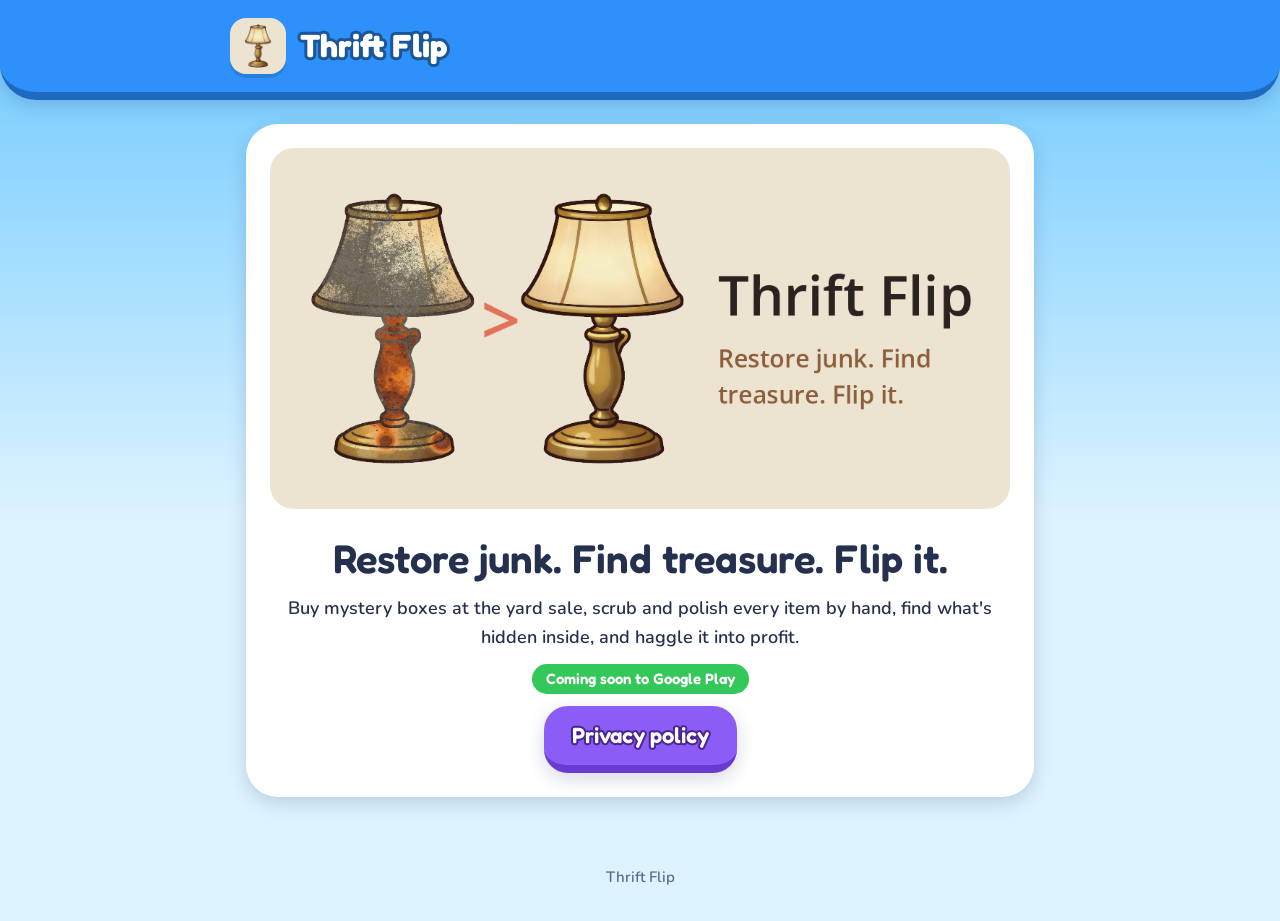
==== index.html @ 7ed960e3 "Thrift Flip website and privacy policy" ====
<!doctype html>
<html lang="en">
<head>
  <meta charset="utf-8">
  <meta name="viewport" content="width=device-width, initial-scale=1">
  <title>Thrift Flip</title>
  <meta name="description" content="Thrift Flip: scrub, sand, and polish yard-sale junk into treasure, then haggle for profit.">
  <link rel="icon" href="icon.png">
  <link rel="stylesheet" href="style.css">
</head>
<body>
  <header class="bar">
    <div class="bar-inner">
      <img src="icon.png" alt="">
      <a class="brand" href="./">Thrift Flip</a>
    </div>
  </header>
  <main>
    <section class="card hero">
      <img class="feature" src="feature.png" alt="A dusty, rusted brass lamp next to the same lamp restored and gleaming.">
      <h1>Restore junk. Find treasure. Flip it.</h1>
      <p>Buy mystery boxes at the yard sale, scrub and polish every item by hand, find what's hidden inside, and haggle it into profit.</p>
      <p><span class="pill">Coming soon to Google Play</span></p>
      <div class="buttons">
        <a class="button purple" href="privacy/">Privacy policy</a>
      </div>
    </section>
  </main>
  <footer>Thrift Flip</footer>
</body>
</html>
---- style.css ----
/* Thrift Flip site: the game's bright tycoon look. Fonts are self-hosted so
   a visit sends nothing to a font service. */

@font-face {
  font-family: "Fredoka";
  src: url("fonts/Fredoka-Variable.ttf") format("truetype");
  font-weight: 300 700;
  font-display: swap;
}

@font-face {
  font-family: "Nunito";
  src: url("fonts/Nunito-Variable.ttf") format("truetype");
  font-weight: 200 1000;
  font-display: swap;
}

:root {
  --navy: #24304d;
  --muted: #5d6b88;
  --sky-top: #6cc8ff;
  --sky-bottom: #ddf3ff;
  --card: #ffffff;
  --tint: #eef6ff;
  --green: #34c759;
  --orange: #ff9f1c;
  --blue: #2e90fa;
  --purple: #8b5cf6;
  --gold: #ffc233;
  --shadow: 0 6px 18px rgba(26, 51, 102, 0.18);
}

* {
  box-sizing: border-box;
}

html {
  scroll-behavior: smooth;
}

body {
  margin: 0;
  min-height: 100vh;
  background: linear-gradient(180deg, var(--sky-top) 0%, var(--sky-bottom) 520px, var(--sky-bottom) 100%);
  background-color: var(--sky-bottom);
  color: var(--navy);
  font-family: "Nunito", system-ui, sans-serif;
  font-weight: 600;
  font-size: 18px;
  line-height: 1.6;
}

a {
  color: var(--blue);
  font-weight: 800;
}

.bar {
  background: var(--blue);
  border-bottom: 8px solid #2069c0;
  border-radius: 0 0 36px 36px;
  box-shadow: var(--shadow);
  padding: 18px 16px;
}

.bar-inner {
  max-width: 820px;
  margin: 0 auto;
  display: flex;
  align-items: center;
  gap: 14px;
}

.bar img {
  width: 56px;
  height: 56px;
  border-radius: 16px;
  background: #fff;
  box-shadow: 0 4px 0 rgba(0, 0, 0, 0.12);
}

.brand {
  font-family: "Fredoka", sans-serif;
  font-weight: 700;
  font-size: 32px;
  color: #fff;
  text-decoration: none;
  -webkit-text-stroke: 6px #1c5696;
  paint-order: stroke fill;
}

main {
  max-width: 820px;
  margin: 0 auto;
  padding: 24px 16px 48px;
}

.card {
  background: var(--card);
  border-radius: 32px;
  box-shadow: var(--shadow);
  padding: 24px 24px 20px;
  margin: 0 0 20px;
}

.card.tint {
  background: #fff7e0;
}

h1,
h2 {
  font-family: "Fredoka", sans-serif;
  font-weight: 600;
  line-height: 1.2;
  margin: 0 0 12px;
}

h1 {
  font-size: 40px;
}

h2 {
  font-size: 26px;
  display: flex;
  align-items: center;
  gap: 10px;
}

h2 .dot {
  width: 14px;
  height: 14px;
  border-radius: 50%;
  background: var(--orange);
  flex: none;
}

p,
li {
  margin: 0 0 12px;
}

ul {
  padding-left: 22px;
  margin: 0 0 12px;
}

.muted {
  color: var(--muted);
}

.pill {
  display: inline-block;
  font-family: "Fredoka", sans-serif;
  font-weight: 600;
  font-size: 15px;
  color: #fff;
  background: var(--green);
  border-radius: 40px;
  padding: 3px 14px;
}

.pending {
  background: #ffe9a8;
  border-radius: 8px;
  padding: 0 6px;
}

.button {
  display: inline-block;
  font-family: "Fredoka", sans-serif;
  font-weight: 600;
  font-size: 22px;
  color: #fff;
  text-decoration: none;
  background: var(--green);
  border-bottom: 8px solid #248f3f;
  border-radius: 24px;
  padding: 12px 28px;
  box-shadow: var(--shadow);
  -webkit-text-stroke: 4px #1b6b30;
  paint-order: stroke fill;
}

.button:active {
  border-bottom-width: 3px;
  transform: translateY(5px);
}

.button.purple {
  background: var(--purple);
  border-bottom-color: #6a3bd1;
  -webkit-text-stroke-color: #4a2596;
}

.hero {
  text-align: center;
}

.hero img.feature {
  width: 100%;
  border-radius: 24px;
  margin: 0 0 16px;
}

.hero .buttons {
  display: flex;
  gap: 14px;
  justify-content: center;
  flex-wrap: wrap;
  margin: 8px 0 4px;
}

footer {
  text-align: center;
  color: var(--muted);
  font-size: 15px;
  padding: 0 16px 32px;
}

@media (max-width: 520px) {
  body {
    font-size: 17px;
  }

  h1 {
    font-size: 32px;
  }

  h2 {
    font-size: 22px;
  }

  .card {
    padding: 20px 18px 14px;
    border-radius: 26px;
  }
}
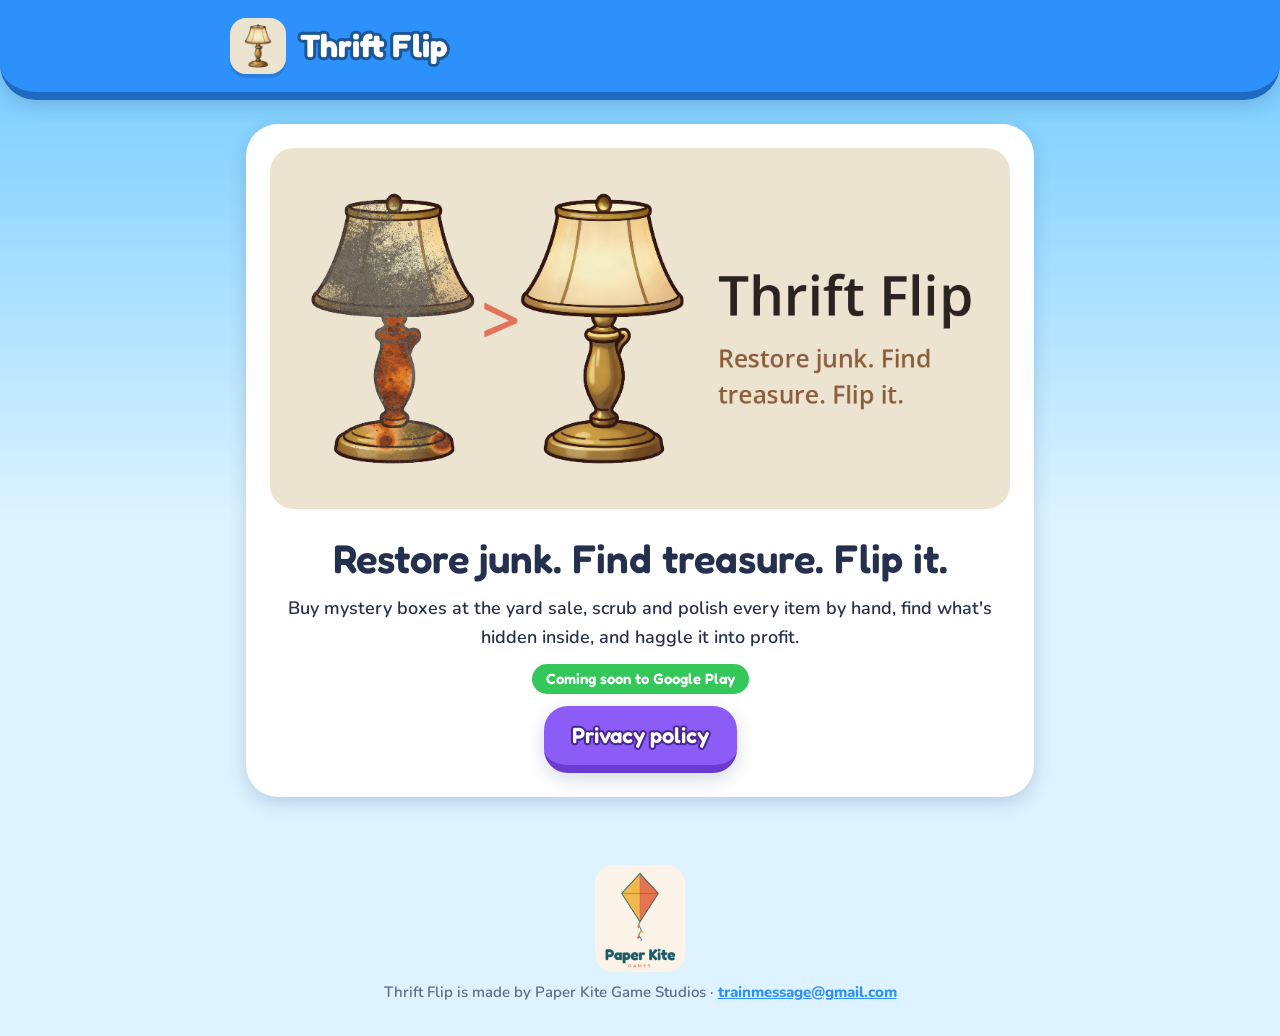
==== commit 846bceff: "Name Paper Kite Game Studios and the contact address Co-Authored-By: Claude Opus 5.5 <noreply@anthro" ====
--- a/index.html
+++ b/index.html
@@ -26,6 +26,9 @@
       </div>
     </section>
   </main>
-  <footer>Thrift Flip</footer>
+  <footer>
+    <img class="studio" src="studio-logo.png" alt="Paper Kite Game Studios" width="90" height="107">
+    <p>Thrift Flip is made by Paper Kite Game Studios · <a href="mailto:trainmessage@gmail.com">trainmessage@gmail.com</a></p>
+  </footer>
 </body>
 </html>
--- a/style.css
+++ b/style.css
@@ -217,6 +217,16 @@
   padding: 0 16px 32px;
 }
 
+footer .studio {
+  display: block;
+  margin: 0 auto 8px;
+  border-radius: 18px;
+}
+
+footer p {
+  margin: 0;
+}
+
 @media (max-width: 520px) {
   body {
     font-size: 17px;
